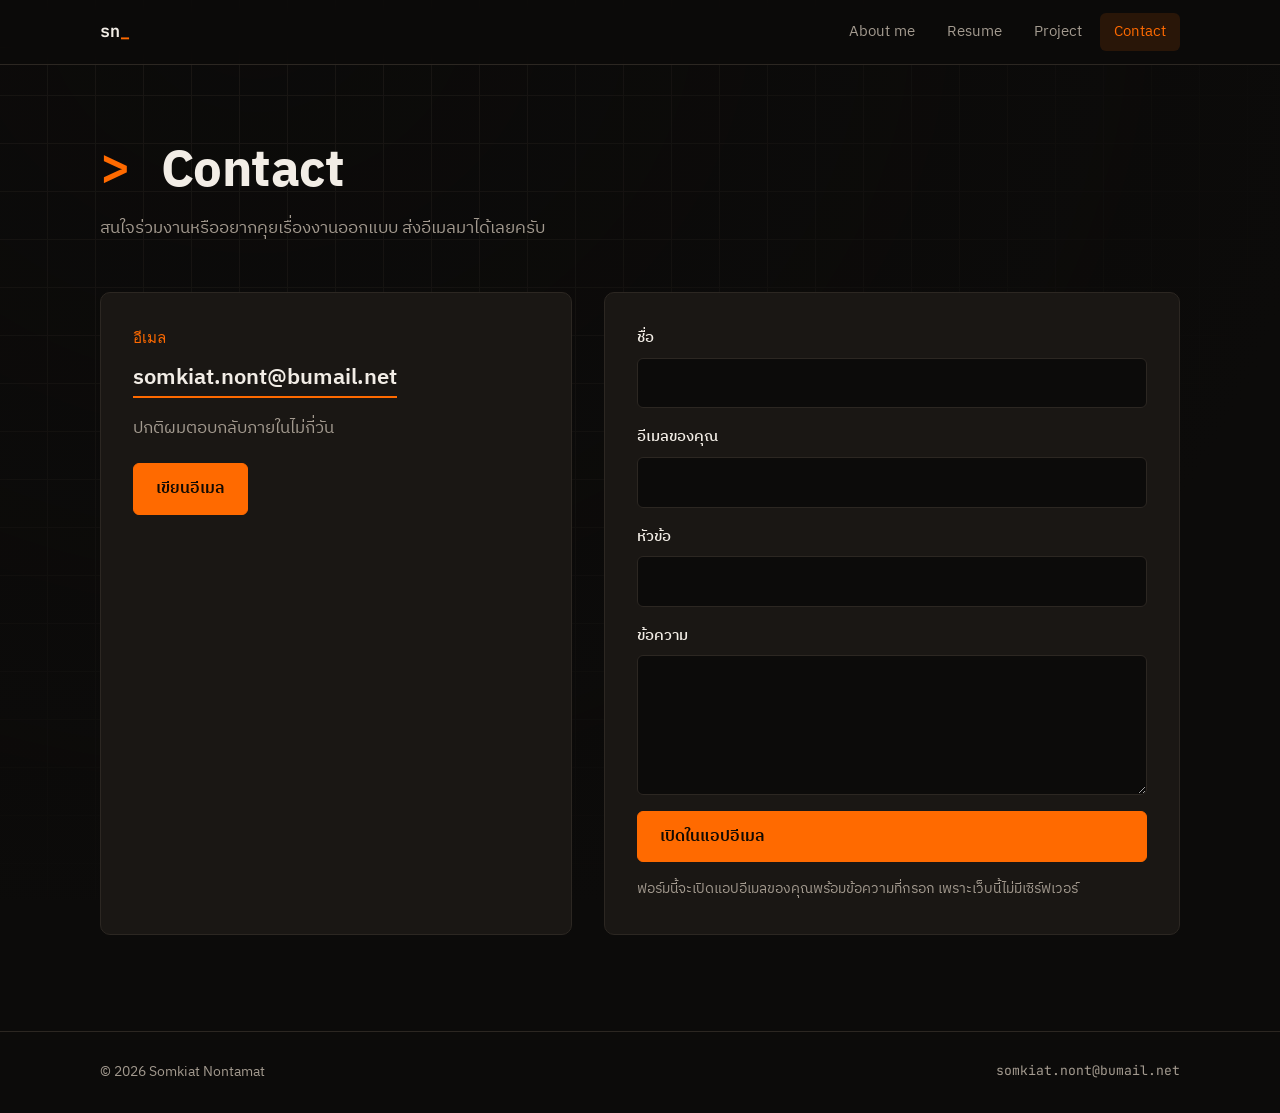
==== contact.html @ 2b65eb8c "Add files via upload" ====
<!DOCTYPE html>
<html lang="th">
<head>
<meta charset="utf-8">
<meta name="viewport" content="width=device-width,initial-scale=1">
<title>Contact | Somkiat Nontamat</title>
<meta name="description" content="ติดต่อ Somkiat Nontamat">
<meta name="theme-color" content="#0c0b0a">
<link rel="icon" href="data:image/svg+xml,%3Csvg xmlns='http://www.w3.org/2000/svg' viewBox='0 0 32 32'%3E%3Crect width='32' height='32' rx='6' fill='%230c0b0a'/%3E%3Ctext x='16' y='22' font-family='monospace' font-size='16' font-weight='700' text-anchor='middle' fill='%23ff6a00'%3Esn%3C/text%3E%3C/svg%3E">
<link rel="preconnect" href="https://fonts.googleapis.com">
<link rel="preconnect" href="https://fonts.gstatic.com" crossorigin>
<link href="https://fonts.googleapis.com/css2?family=IBM+Plex+Sans+Thai:wght@400;500;600;700&family=JetBrains+Mono:wght@400;700&display=swap" rel="stylesheet">
<link rel="stylesheet" href="css/style.css">
</head>
<body>
<header class="site-header"><div class="wrap nav">
<a class="logo" href="index.html" aria-label="Somkiat Nontamat หน้าแรก">sn<b>_</b></a>
<button class="menu-btn" aria-expanded="false" aria-controls="menu">เมนู</button>
<nav aria-label="เมนูหลัก"><ul id="menu"><li><a href="index.html">About me</a></li><li><a href="resume.html">Resume</a></li><li><a href="projects.html">Project</a></li><li><a href="contact.html" aria-current="page">Contact</a></li></ul></nav>
</div></header>
<main><div class="wrap">
<h1 class="page-title">Contact</h1>
<p class="lead">สนใจร่วมงานหรืออยากคุยเรื่องงานออกแบบ ส่งอีเมลมาได้เลยครับ</p>
<div class="contact">
<div class="panel mail-card">
<span class="role">อีเมล</span>
<a class="mail" href="mailto:somkiat.nont@bumail.net">somkiat.nont@bumail.net</a>
<p>ปกติผมตอบกลับภายในไม่กี่วัน</p>
<a class="btn primary" href="mailto:somkiat.nont@bumail.net">เขียนอีเมล</a>
</div>
<form id="mailform" class="panel">
<label>ชื่อ<input name="name" required autocomplete="name"></label>
<label>อีเมลของคุณ<input name="email" type="email" required autocomplete="email"></label>
<label>หัวข้อ<input name="subject" required></label>
<label>ข้อความ<textarea name="message" required></textarea></label>
<button class="btn primary" type="submit">เปิดในแอปอีเมล</button>
<p class="note">ฟอร์มนี้จะเปิดแอปอีเมลของคุณพร้อมข้อความที่กรอก เพราะเว็บนี้ไม่มีเซิร์ฟเวอร์</p>
</form>
</div>
</div></main>
<footer><div class="wrap"><span>© 2026 Somkiat Nontamat</span><span class="mono">somkiat.nont@bumail.net</span></div></footer>
<script src="js/main.js"></script>
</body>
</html>
---- css/style.css ----
:root{
  --bg:#0c0b0a; --bg-2:#141210; --panel:#1a1714; --line:#2c2722;
  --text:#f2ede6; --muted:#a39a8f; --orange:#ff6a00; --orange-2:#ff8a33; --orange-dim:rgba(255,106,0,.12);
  --sans:"IBM Plex Sans Thai","IBM Plex Sans",system-ui,sans-serif;
  --mono:"JetBrains Mono",ui-monospace,Menlo,monospace;
  --r:6px;
}
*{box-sizing:border-box;margin:0;padding:0}
html{scroll-behavior:smooth}
body{background:var(--bg);color:var(--text);font-family:var(--sans);font-size:17px;line-height:1.75;
  background-image:linear-gradient(var(--line) 1px,transparent 1px),linear-gradient(90deg,var(--line) 1px,transparent 1px);
  background-size:48px 48px;background-position:-1px -1px;background-attachment:fixed}
body::before{content:"";position:fixed;inset:0;background:radial-gradient(ellipse at 20% 0%,rgba(12,11,10,.55),var(--bg) 75%);pointer-events:none;z-index:-1}
a{color:inherit;text-decoration:none}
img{max-width:100%;display:block}
:focus-visible{outline:2px solid var(--orange);outline-offset:3px;border-radius:3px}
.wrap{width:min(1080px,100% - 32px);margin-inline:auto}

/* header */
.site-header{position:sticky;top:0;z-index:50;background:rgba(12,11,10,.85);backdrop-filter:blur(10px);border-bottom:1px solid var(--line)}
.nav{display:flex;align-items:center;justify-content:space-between;height:64px}
.logo{font-family:var(--mono);font-weight:700;font-size:1.05rem}
.logo b{color:var(--orange)}
.nav ul{display:flex;gap:4px;list-style:none}
.nav ul a{display:block;padding:6px 14px;border-radius:var(--r);color:var(--muted);font-size:.95rem;transition:color .15s,background .15s}
.nav ul a:hover{color:var(--text)}
.nav ul a[aria-current="page"]{color:var(--orange);background:var(--orange-dim)}
.menu-btn{display:none;background:none;border:1px solid var(--line);color:var(--text);padding:6px 12px;border-radius:var(--r);font:inherit;cursor:pointer}

/* layout */
main{padding:72px 0 96px}
.page-title{font-size:clamp(2rem,5vw,3.2rem);font-weight:700;line-height:1.2;margin-bottom:12px;letter-spacing:-.01em}
.page-title::before{content:"> ";color:var(--orange);font-family:var(--mono)}
.lead{color:var(--muted);max-width:60ch;margin-bottom:48px}
.btn{display:inline-flex;align-items:center;gap:8px;padding:11px 22px;border-radius:var(--r);font-weight:600;border:1px solid var(--orange);transition:transform .15s,background .15s;cursor:pointer;font-family:inherit;font-size:1rem}
.btn.primary{background:var(--orange);color:#120a02}
.btn.primary:hover{background:var(--orange-2);transform:translateY(-2px)}
.btn.ghost{color:var(--orange);background:transparent}
.btn.ghost:hover{background:var(--orange-dim)}
.panel{background:var(--panel);border:1px solid var(--line);border-radius:10px}

/* hero */
.hero{display:grid;grid-template-columns:1.1fr .9fr;gap:48px;align-items:center;min-height:calc(100vh - 64px - 168px)}
.hero h1{font-size:clamp(2.6rem,7vw,5rem);line-height:1.05;font-weight:700;letter-spacing:-.02em;margin:14px 0 20px}
.hero h1 span{display:block}
.hero h1 .o{color:var(--orange)}
.role{font-family:var(--mono);color:var(--orange);font-size:.95rem}
.hero p{color:var(--muted);max-width:46ch;margin-bottom:32px}
.actions{display:flex;gap:12px;flex-wrap:wrap}
.term{overflow:hidden;box-shadow:0 0 0 1px var(--line),0 30px 80px -30px rgba(255,106,0,.35)}
.term-bar{display:flex;gap:7px;padding:12px 16px;border-bottom:1px solid var(--line);background:var(--bg-2);align-items:center}
.term-bar i{width:11px;height:11px;border-radius:50%;background:var(--line)}
.term-bar i:first-child{background:var(--orange)}
.term-bar span{margin-left:10px;font-family:var(--mono);font-size:.78rem;color:var(--muted)}
.term pre{font-family:var(--mono);font-size:.88rem;line-height:1.8;padding:20px;white-space:pre-wrap;min-height:290px}
.term .k{color:var(--orange)} .term .s{color:#e8d9c4} .term .c{color:var(--muted)}
.cursor{display:inline-block;width:8px;height:1em;background:var(--orange);vertical-align:text-bottom;animation:blink 1s steps(1) infinite}
@keyframes blink{50%{opacity:0}}

/* facts */
.facts{display:grid;grid-template-columns:repeat(auto-fit,minmax(220px,1fr));gap:16px;margin-top:8px}
.fact{padding:22px}
.fact dt{font-family:var(--mono);font-size:.8rem;color:var(--orange);margin-bottom:6px}
.fact dd{font-size:1.1rem;font-weight:600;line-height:1.4}
.about-body{display:grid;grid-template-columns:1fr 1fr;gap:40px;margin-top:56px}
.about-body h2,.section h2{font-size:1.5rem;margin-bottom:14px}
.about-body p{color:var(--muted);margin-bottom:14px}
.tags{display:flex;flex-wrap:wrap;gap:8px;list-style:none}
.tags li{border:1px solid var(--line);background:var(--panel);padding:4px 14px;border-radius:999px;font-size:.92rem}
.tags li:hover{border-color:var(--orange);color:var(--orange)}

/* resume timeline */
.timeline{position:relative;list-style:none;margin-left:8px;padding-left:36px;border-left:2px solid var(--line)}
.timeline li{position:relative;padding-bottom:40px}
.timeline li::before{content:"";position:absolute;left:-45px;top:10px;width:14px;height:14px;border-radius:50%;background:var(--bg);border:3px solid var(--line)}
.timeline li.now::before{border-color:var(--orange);background:var(--orange);box-shadow:0 0 0 6px var(--orange-dim)}
.timeline .when{font-family:var(--mono);font-size:.85rem;color:var(--orange)}
.timeline h3{font-size:1.3rem;margin:2px 0 4px}
.timeline p{color:var(--muted)}
.badge{display:inline-block;margin-left:8px;font-size:.78rem;font-family:var(--mono);padding:1px 10px;border-radius:999px;background:var(--orange);color:#120a02;vertical-align:middle}
.section{margin-top:64px}
.skills{display:grid;grid-template-columns:repeat(auto-fit,minmax(240px,1fr));gap:16px}
.skill{padding:22px}
.skill h3{font-size:1.05rem;margin-bottom:12px}
.bar{height:6px;background:var(--line);border-radius:3px;margin:8px 0 14px;overflow:hidden}
.bar i{display:block;height:100%;background:var(--orange);border-radius:3px}
.skill small{color:var(--muted);display:flex;justify-content:space-between}

/* project */
.project{display:grid;grid-template-columns:1.2fr .8fr;gap:0;overflow:hidden}
.shot{display:block;border-right:1px solid var(--line);background:#000;overflow:hidden}
.shot img{width:100%;height:100%;object-fit:cover;object-position:top left;transition:transform .5s}
.shot:hover img{transform:scale(1.03)}
.project-info{padding:32px;display:flex;flex-direction:column;gap:16px}
.project-info h2{font-size:1.6rem;line-height:1.3}
.project-info p{color:var(--muted)}
.project-info .actions{margin-top:auto}
.detail{display:grid;grid-template-columns:repeat(auto-fit,minmax(260px,1fr));gap:16px;margin-top:16px}
.detail .panel{padding:24px}
.detail h3{font-size:1.1rem;margin-bottom:10px;color:var(--orange)}
.detail ul{margin-left:1.1em;color:var(--muted)}
.detail li{margin-bottom:6px}

/* contact */
.contact{display:grid;grid-template-columns:.9fr 1.1fr;gap:32px}
.mail-card{padding:32px}
.mail-card .role{margin-bottom:8px;display:block}
.mail-card a.mail{font-size:clamp(1.05rem,2.4vw,1.35rem);font-weight:600;word-break:break-all;border-bottom:2px solid var(--orange)}
.mail-card p{color:var(--muted);margin:16px 0 20px}
form{padding:32px;display:grid;gap:16px}
label{display:grid;gap:6px;font-weight:500;font-size:.95rem}
input,textarea{font:inherit;background:var(--bg);color:var(--text);border:1px solid var(--line);border-radius:var(--r);padding:11px 14px}
input:focus,textarea:focus{border-color:var(--orange);outline:none;box-shadow:0 0 0 3px var(--orange-dim)}
textarea{min-height:140px;resize:vertical}
.note{font-size:.85rem;color:var(--muted)}

footer{border-top:1px solid var(--line);padding:28px 0;color:var(--muted);font-size:.9rem;background:var(--bg)}
footer .wrap{display:flex;justify-content:space-between;gap:12px;flex-wrap:wrap}
footer .mono{font-family:var(--mono);font-size:.82rem}

@media (max-width:820px){
  body{font-size:16px}
  main{padding:48px 0 64px}
  .hero,.about-body,.project,.contact{grid-template-columns:1fr}
  .hero{min-height:0;gap:36px}
  .shot{border-right:0;border-bottom:1px solid var(--line);aspect-ratio:16/10}
  .menu-btn{display:block}
  .nav ul{display:none;position:absolute;top:64px;left:0;right:0;flex-direction:column;background:var(--bg-2);border-bottom:1px solid var(--line);padding:8px 16px 16px}
  .nav ul.open{display:flex}
}
@media (prefers-reduced-motion:reduce){*{animation:none!important;transition:none!important;scroll-behavior:auto!important}}
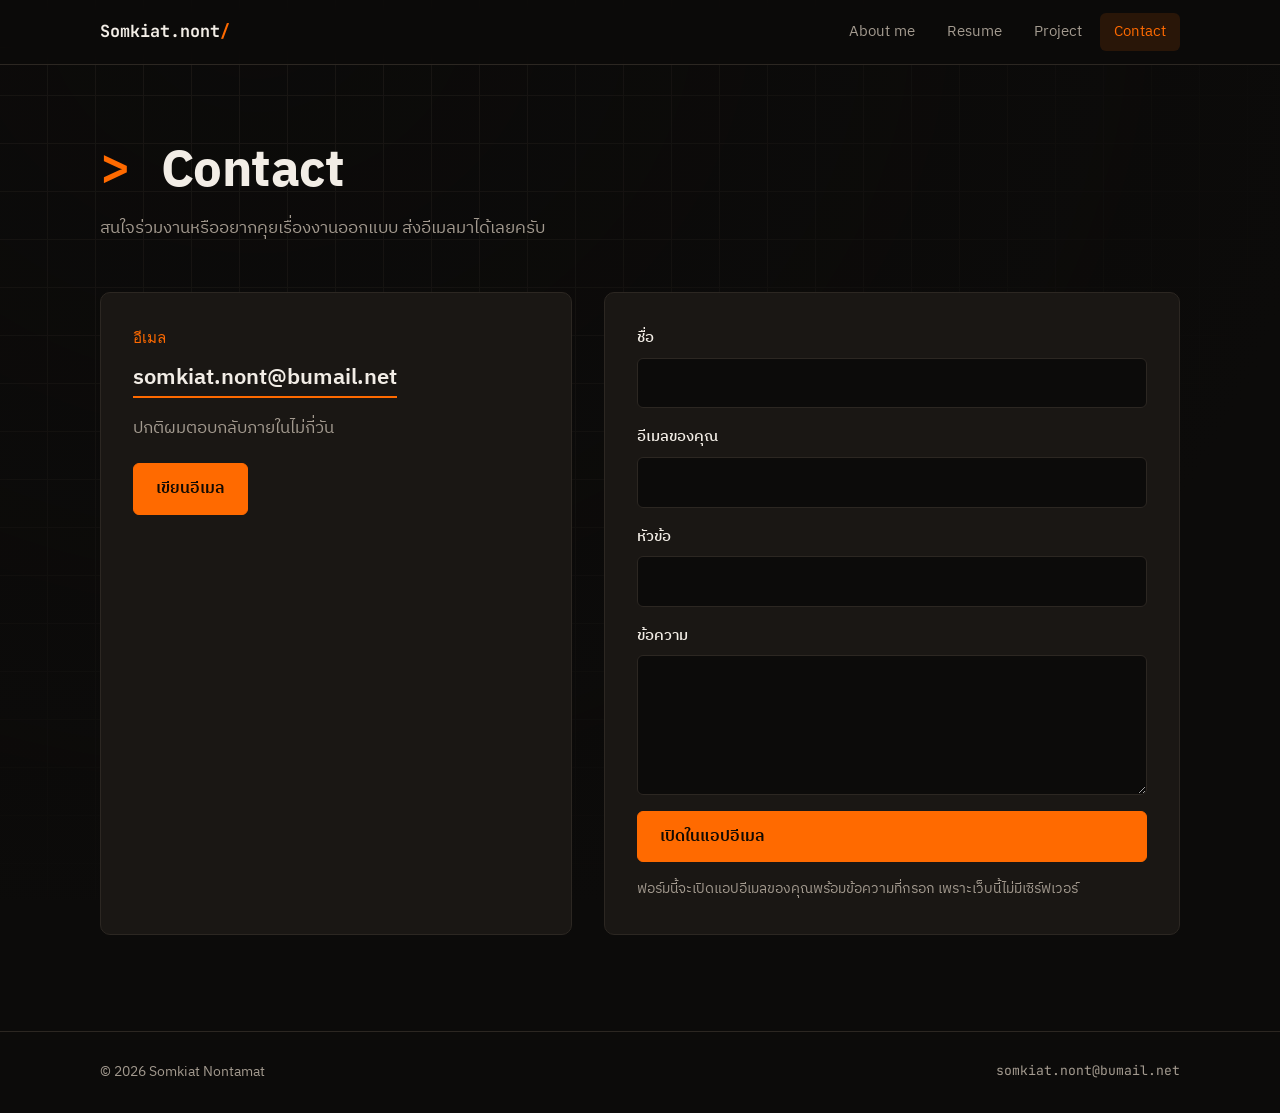
==== commit e5524425: "Update logo text in contact.html" ====
--- a/contact.html
+++ b/contact.html
@@ -14,7 +14,7 @@
 </head>
 <body>
 <header class="site-header"><div class="wrap nav">
-<a class="logo" href="index.html" aria-label="Somkiat Nontamat หน้าแรก">sn<b>_</b></a>
+<a class="logo" href="index.html" aria-label="Somkiat Nontamat หน้าแรก">Somkiat.nont<b>/</b></a>
 <button class="menu-btn" aria-expanded="false" aria-controls="menu">เมนู</button>
 <nav aria-label="เมนูหลัก"><ul id="menu"><li><a href="index.html">About me</a></li><li><a href="resume.html">Resume</a></li><li><a href="projects.html">Project</a></li><li><a href="contact.html" aria-current="page">Contact</a></li></ul></nav>
 </div></header>
